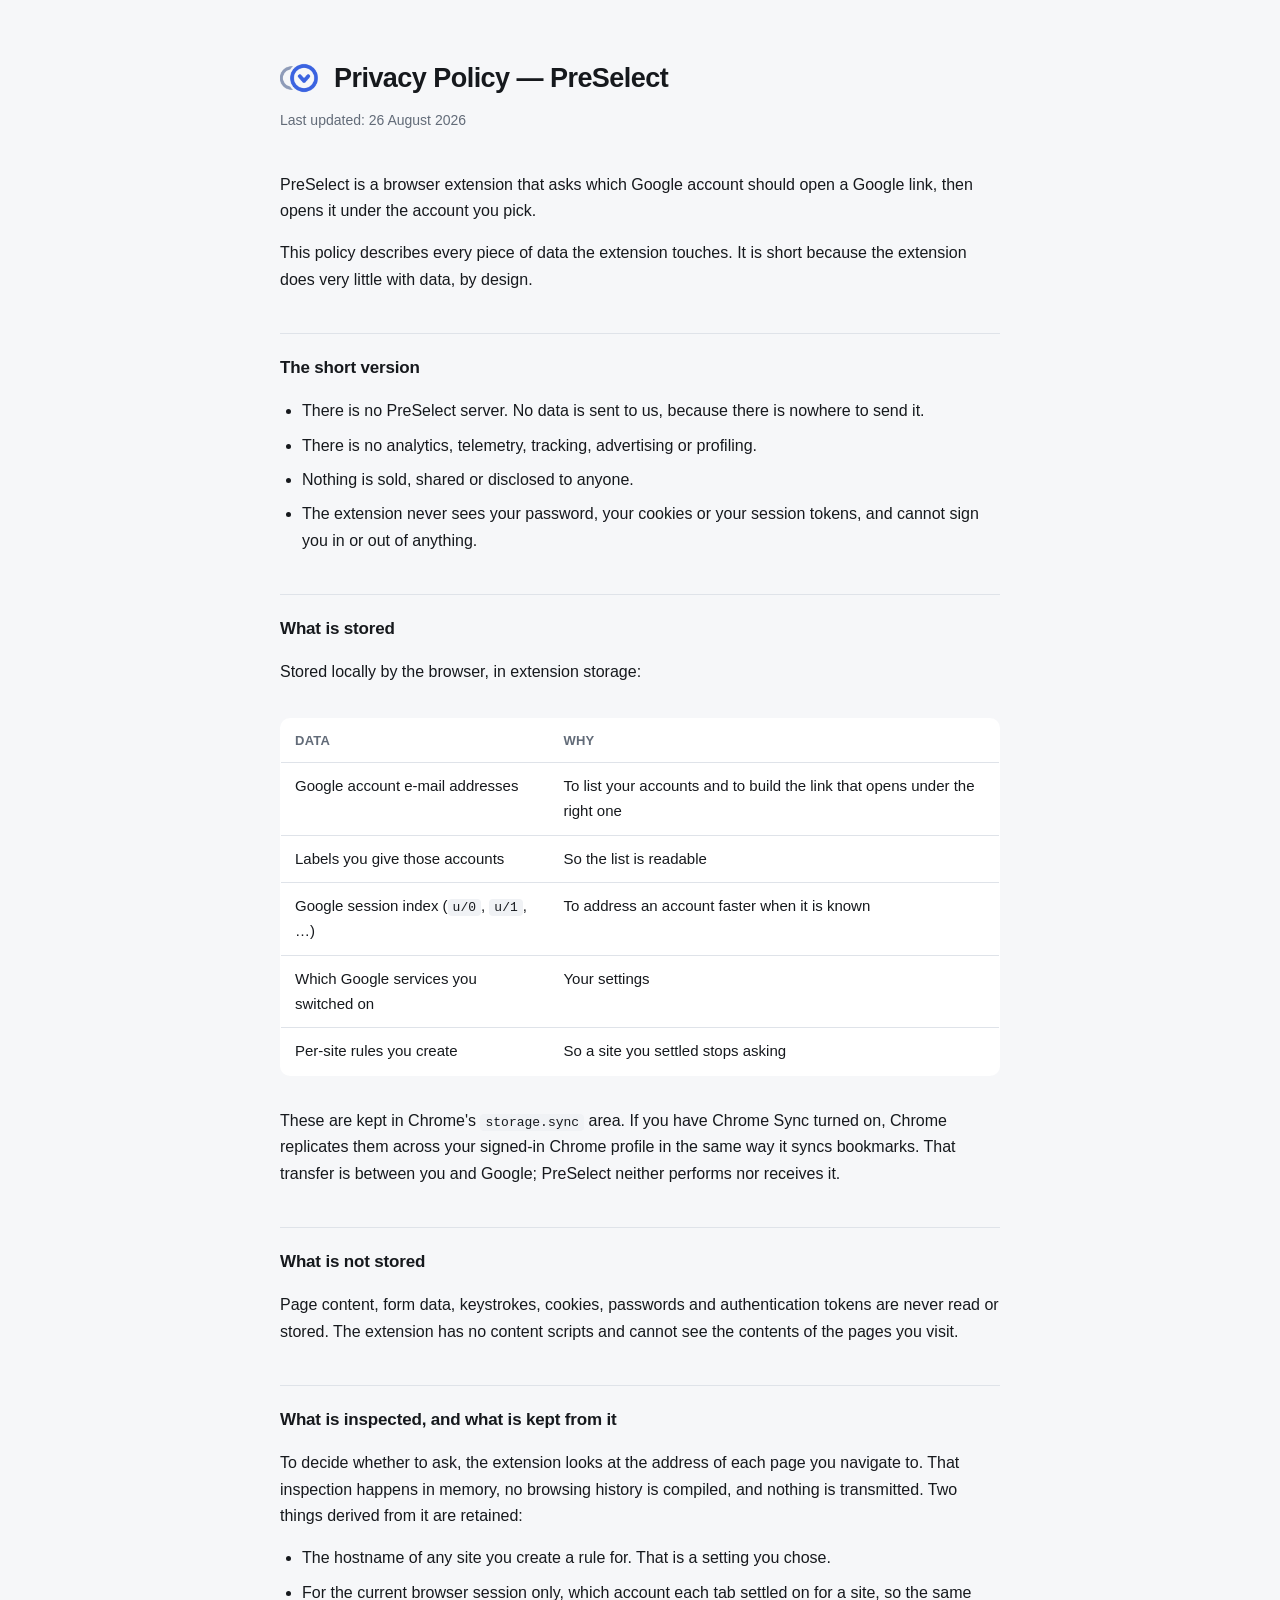
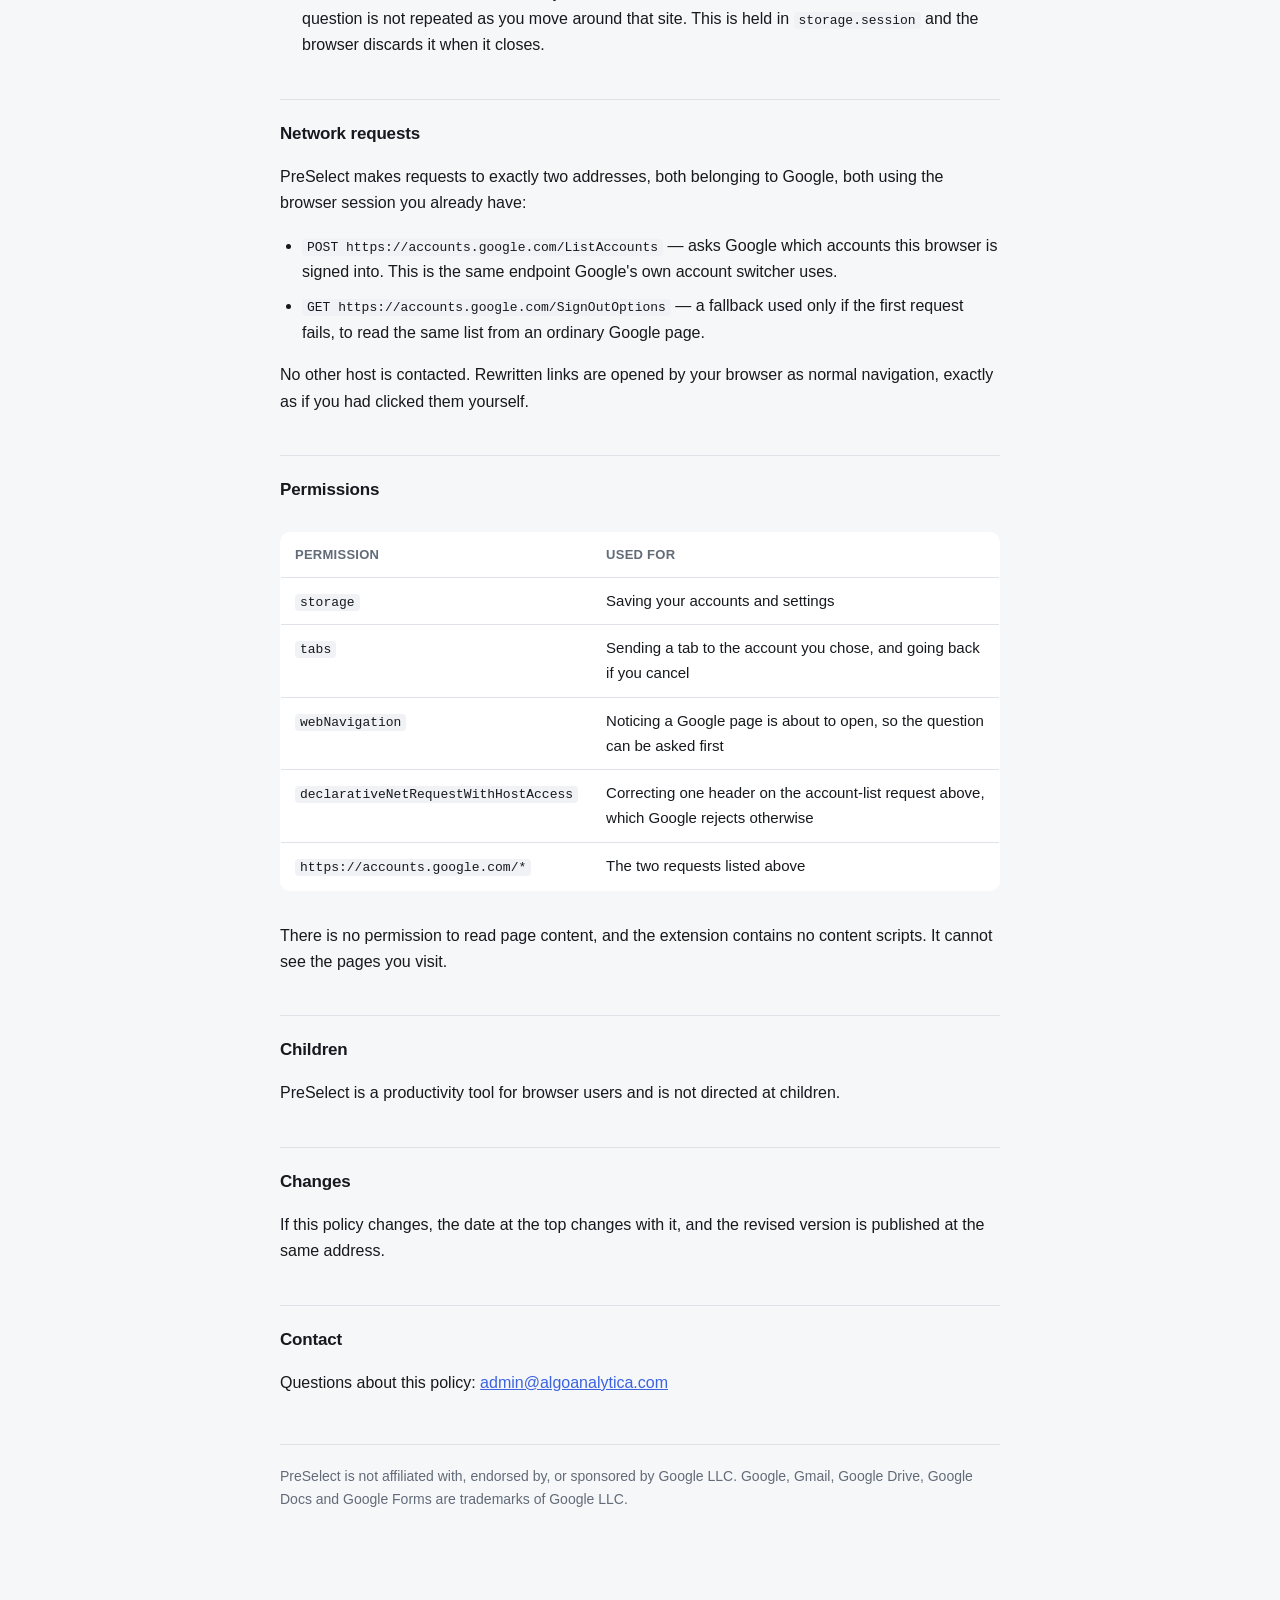
==== docs/index.html @ 3ebab980 "PreSelect: ask which Google account opens a Google link A Manifest V3 extension that holds a navigat" ====
<!doctype html>
<html lang="en">
  <head>
    <meta charset="utf-8" />
    <meta name="viewport" content="width=device-width, initial-scale=1" />
    <title>Privacy Policy — PreSelect</title>
    <meta
      name="description"
      content="Privacy policy for PreSelect, the browser extension that asks which Google account should open a Google link." />
    <link rel="icon" href="icon-128.png" />
    <style>
      /* Self-contained on purpose: GitHub Pages serves this file as-is, with no
         build step and no external requests. Palette matches the extension. */
      :root {
        color-scheme: light dark;
        --bg: #f6f7f9;
        --surface: #ffffff;
        --border: #dfe3e9;
        --text: #16191d;
        --text-muted: #626b78;
        --accent: #3b63e0;
        --code-bg: #f0f2f5;
      }
      @media (prefers-color-scheme: dark) {
        :root {
          --bg: #14171b;
          --surface: #1b1f24;
          --border: #2d333b;
          --text: #e9ecf0;
          --text-muted: #9aa3ae;
          --accent: #7c9cff;
          --code-bg: #23282e;
        }
      }
      * { box-sizing: border-box; }
      body {
        margin: 0;
        padding: 56px 20px 96px;
        background: var(--bg);
        color: var(--text);
        font: 16px/1.65 -apple-system, BlinkMacSystemFont, "Segoe UI", Roboto, Helvetica, Arial, sans-serif;
        -webkit-font-smoothing: antialiased;
      }
      main { max-width: 720px; margin: 0 auto; }
      header { display: flex; align-items: center; gap: 14px; margin-bottom: 8px; }
      header img { width: 40px; height: 40px; }
      h1 { margin: 0; font-size: 27px; letter-spacing: -0.02em; }
      .updated { margin: 0 0 40px; color: var(--text-muted); font-size: 14px; }
      h2 {
        margin: 40px 0 12px;
        font-size: 17px;
        letter-spacing: -0.01em;
        padding-top: 20px;
        border-top: 1px solid var(--border);
      }
      p, li { color: var(--text); }
      ul { padding-left: 22px; }
      li { margin-bottom: 8px; }
      code {
        background: var(--code-bg);
        padding: 1px 5px;
        border-radius: 4px;
        font: 13px/1.5 ui-monospace, SFMono-Regular, Menlo, Consolas, monospace;
      }
      table {
        width: 100%;
        border-collapse: collapse;
        margin: 16px 0;
        background: var(--surface);
        border: 1px solid var(--border);
        border-radius: 10px;
        overflow: hidden;
        font-size: 15px;
      }
      th, td { text-align: left; padding: 11px 14px; border-bottom: 1px solid var(--border); vertical-align: top; }
      tr:last-child td { border-bottom: none; }
      th { font-weight: 600; font-size: 13px; letter-spacing: 0.02em; text-transform: uppercase; color: var(--text-muted); }
      .wrap { overflow-x: auto; }
      footer { margin-top: 48px; padding-top: 20px; border-top: 1px solid var(--border); color: var(--text-muted); font-size: 14px; }
      a { color: var(--accent); }
    </style>
  </head>
  <body>
    <main>
      <header>
        <img src="icon-128.png" alt="" />
        <h1>Privacy Policy — PreSelect</h1>
      </header>
      <p class="updated">Last updated: 26 August 2026</p>

      <p>
        PreSelect is a browser extension that asks which Google account should open a Google link,
        then opens it under the account you pick.
      </p>
      <p>
        This policy describes every piece of data the extension touches. It is short because the
        extension does very little with data, by design.
      </p>

      <h2>The short version</h2>
      <ul>
        <li>There is no PreSelect server. No data is sent to us, because there is nowhere to send it.</li>
        <li>There is no analytics, telemetry, tracking, advertising or profiling.</li>
        <li>Nothing is sold, shared or disclosed to anyone.</li>
        <li>
          The extension never sees your password, your cookies or your session tokens, and cannot
          sign you in or out of anything.
        </li>
      </ul>

      <h2>What is stored</h2>
      <p>Stored locally by the browser, in extension storage:</p>
      <div class="wrap">
        <table>
          <tr><th>Data</th><th>Why</th></tr>
          <tr><td>Google account e-mail addresses</td><td>To list your accounts and to build the link that opens under the right one</td></tr>
          <tr><td>Labels you give those accounts</td><td>So the list is readable</td></tr>
          <tr><td>Google session index (<code>u/0</code>, <code>u/1</code>, …)</td><td>To address an account faster when it is known</td></tr>
          <tr><td>Which Google services you switched on</td><td>Your settings</td></tr>
          <tr><td>Per-site rules you create</td><td>So a site you settled stops asking</td></tr>
        </table>
      </div>
      <p>
        These are kept in Chrome's <code>storage.sync</code> area. If you have Chrome Sync turned on,
        Chrome replicates them across your signed-in Chrome profile in the same way it syncs
        bookmarks. That transfer is between you and Google; PreSelect neither performs nor receives
        it.
      </p>

      <h2>What is not stored</h2>
      <p>
        Page content, form data, keystrokes, cookies, passwords and authentication tokens are never
        read or stored. The extension has no content scripts and cannot see the contents of the
        pages you visit.
      </p>

      <h2>What is inspected, and what is kept from it</h2>
      <p>
        To decide whether to ask, the extension looks at the address of each page you navigate to.
        That inspection happens in memory, no browsing history is compiled, and nothing is
        transmitted. Two things derived from it are retained:
      </p>
      <ul>
        <li>The hostname of any site you create a rule for. That is a setting you chose.</li>
        <li>
          For the current browser session only, which account each tab settled on for a site, so the
          same question is not repeated as you move around that site. This is held in
          <code>storage.session</code> and the browser discards it when it closes.
        </li>
      </ul>

      <h2>Network requests</h2>
      <p>
        PreSelect makes requests to exactly two addresses, both belonging to Google, both using the
        browser session you already have:
      </p>
      <ul>
        <li>
          <code>POST https://accounts.google.com/ListAccounts</code> — asks Google which accounts
          this browser is signed into. This is the same endpoint Google's own account switcher uses.
        </li>
        <li>
          <code>GET https://accounts.google.com/SignOutOptions</code> — a fallback used only if the
          first request fails, to read the same list from an ordinary Google page.
        </li>
      </ul>
      <p>
        No other host is contacted. Rewritten links are opened by your browser as normal navigation,
        exactly as if you had clicked them yourself.
      </p>

      <h2>Permissions</h2>
      <div class="wrap">
        <table>
          <tr><th>Permission</th><th>Used for</th></tr>
          <tr><td><code>storage</code></td><td>Saving your accounts and settings</td></tr>
          <tr><td><code>tabs</code></td><td>Sending a tab to the account you chose, and going back if you cancel</td></tr>
          <tr><td><code>webNavigation</code></td><td>Noticing a Google page is about to open, so the question can be asked first</td></tr>
          <tr><td><code>declarativeNetRequestWithHostAccess</code></td><td>Correcting one header on the account-list request above, which Google rejects otherwise</td></tr>
          <tr><td><code>https://accounts.google.com/*</code></td><td>The two requests listed above</td></tr>
        </table>
      </div>
      <p>
        There is no permission to read page content, and the extension contains no content scripts.
        It cannot see the pages you visit.
      </p>

      <h2>Children</h2>
      <p>PreSelect is a productivity tool for browser users and is not directed at children.</p>

      <h2>Changes</h2>
      <p>
        If this policy changes, the date at the top changes with it, and the revised version is
        published at the same address.
      </p>

      <h2>Contact</h2>
      <p>Questions about this policy: <a href="mailto:admin@algoanalytica.com">admin@algoanalytica.com</a></p>

      <footer>
        PreSelect is not affiliated with, endorsed by, or sponsored by Google LLC. Google, Gmail,
        Google Drive, Google Docs and Google Forms are trademarks of Google LLC.
      </footer>
    </main>
  </body>
</html>
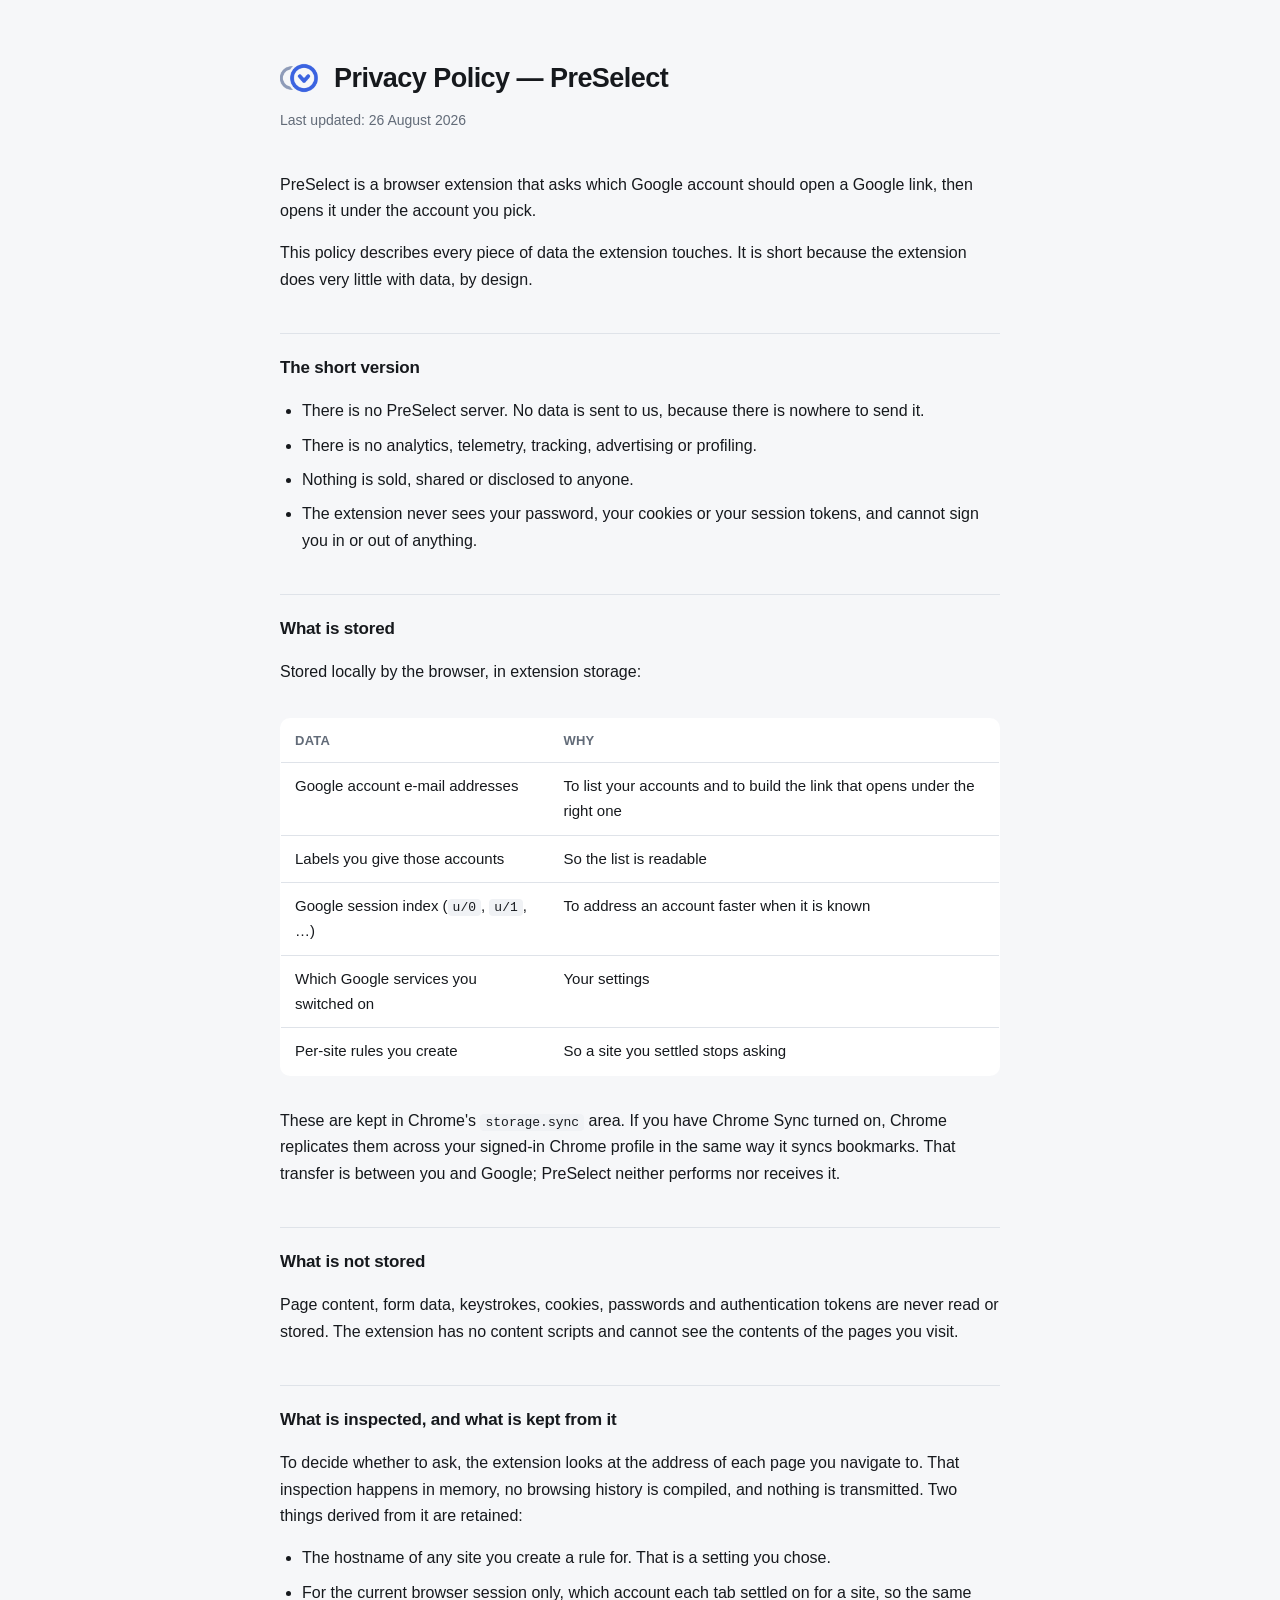
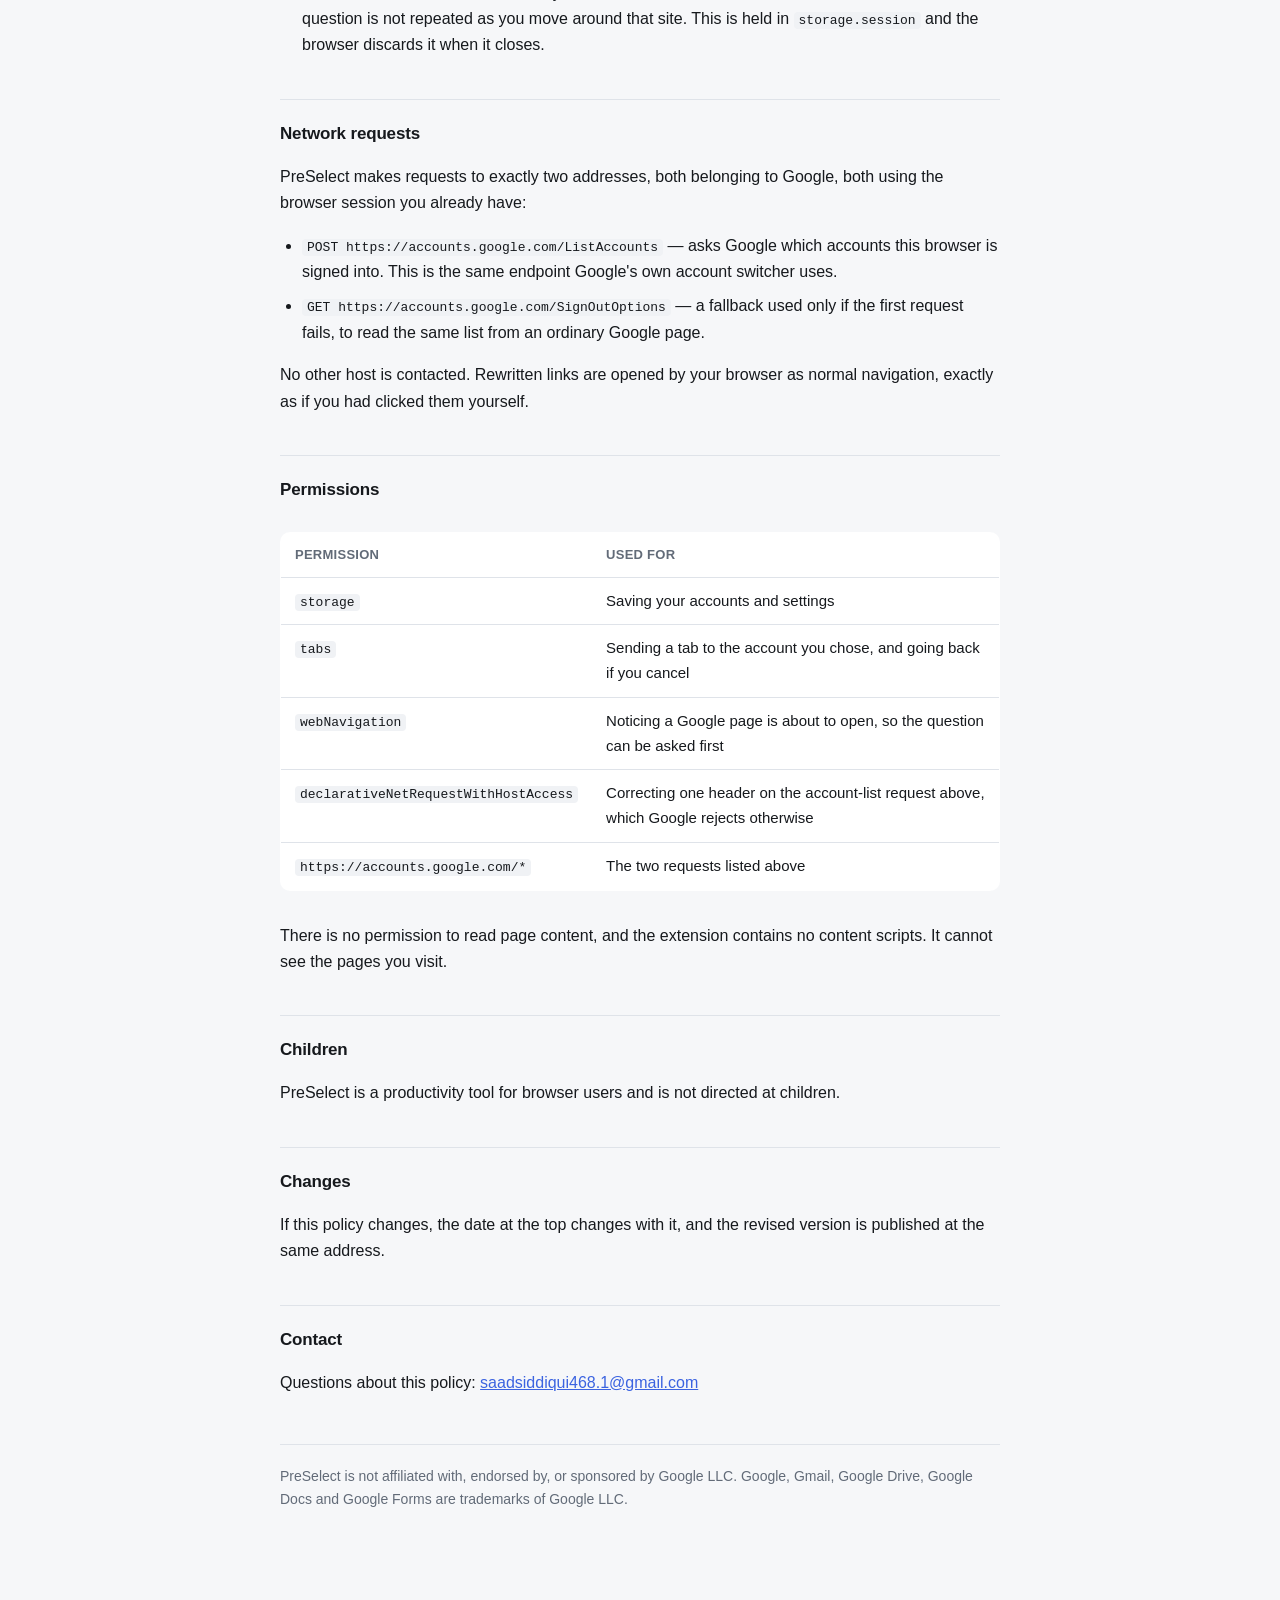
==== commit 60a26154: "Use a public contact address in the privacy policy The policy listed the account e-mail this project" ====
--- a/docs/index.html
+++ b/docs/index.html
@@ -195,7 +195,7 @@
       </p>
 
       <h2>Contact</h2>
-      <p>Questions about this policy: <a href="mailto:admin@algoanalytica.com">admin@algoanalytica.com</a></p>
+      <p>Questions about this policy: <a href="mailto:saadsiddiqui468.1@gmail.com">saadsiddiqui468.1@gmail.com</a></p>
 
       <footer>
         PreSelect is not affiliated with, endorsed by, or sponsored by Google LLC. Google, Gmail,
